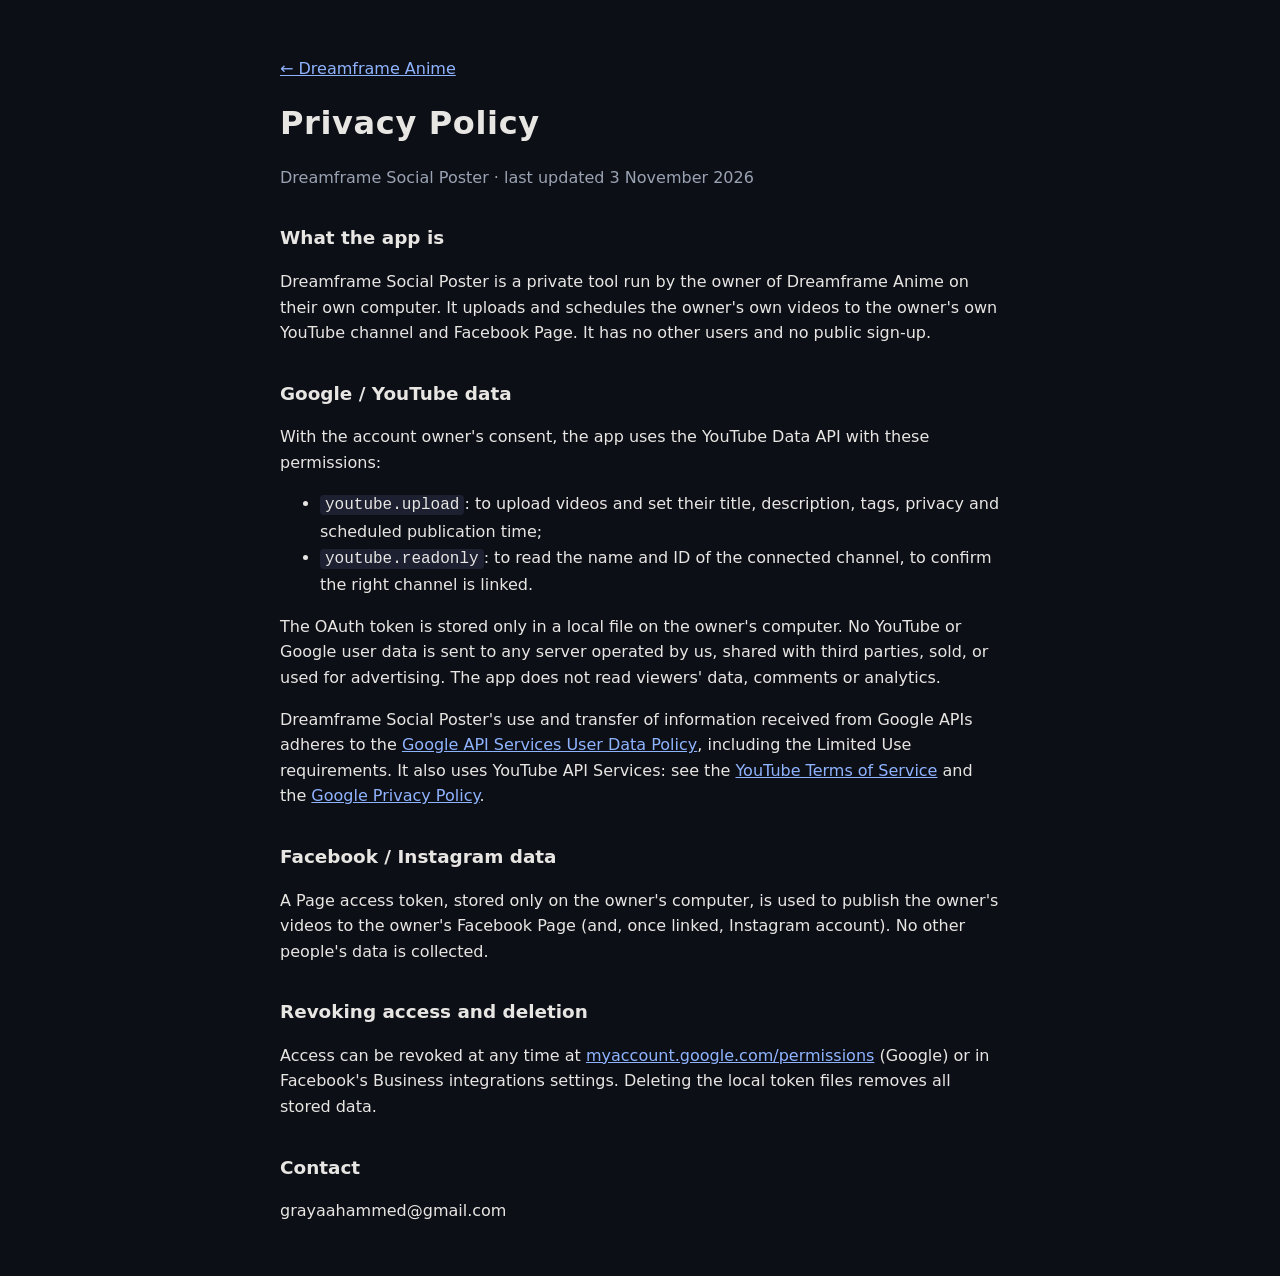
==== privacy.html @ 027f79b8 "Dreamframe Anime site: home, privacy policy, terms of service Co-Authored-By: Claude Opus 5.5 <norep" ====
<!doctype html>
<html lang="en">
<head>
<meta charset="utf-8">
<meta name="viewport" content="width=device-width, initial-scale=1">
<title>Privacy Policy – Dreamframe Social Poster</title>
<link rel="stylesheet" href="style.css">
</head>
<body>
<main>
  <p><a href="index.html">← Dreamframe Anime</a></p>
  <h1>Privacy Policy</h1>
  <p class="tag">Dreamframe Social Poster · last updated 3 November 2026</p>

  <h2>What the app is</h2>
  <p>Dreamframe Social Poster is a private tool run by the owner of Dreamframe Anime on their own computer. It uploads
     and schedules the owner's own videos to the owner's own YouTube channel and Facebook Page. It has no other users
     and no public sign-up.</p>

  <h2>Google / YouTube data</h2>
  <p>With the account owner's consent, the app uses the YouTube Data API with these permissions:</p>
  <ul>
    <li><code>youtube.upload</code>: to upload videos and set their title, description, tags, privacy and scheduled
        publication time;</li>
    <li><code>youtube.readonly</code>: to read the name and ID of the connected channel, to confirm the right channel
        is linked.</li>
  </ul>
  <p>The OAuth token is stored only in a local file on the owner's computer. No YouTube or Google user data is sent to
     any server operated by us, shared with third parties, sold, or used for advertising. The app does not read
     viewers' data, comments or analytics.</p>
  <p>Dreamframe Social Poster's use and transfer of information received from Google APIs adheres to the
     <a href="https://developers.google.com/terms/api-services-user-data-policy">Google API Services User Data
     Policy</a>, including the Limited Use requirements. It also uses YouTube API Services: see the
     <a href="https://www.youtube.com/t/terms">YouTube Terms of Service</a> and the
     <a href="https://policies.google.com/privacy">Google Privacy Policy</a>.</p>

  <h2>Facebook / Instagram data</h2>
  <p>A Page access token, stored only on the owner's computer, is used to publish the owner's videos to the owner's
     Facebook Page (and, once linked, Instagram account). No other people's data is collected.</p>

  <h2>Revoking access and deletion</h2>
  <p>Access can be revoked at any time at <a href="https://myaccount.google.com/permissions">myaccount.google.com/permissions</a>
     (Google) or in Facebook's Business integrations settings. Deleting the local token files removes all stored
     data.</p>

  <h2>Contact</h2>
  <p>grayaahammed@gmail.com</p>
</main>
</body>
</html>
---- style.css ----
:root { color-scheme: dark; --bg: #0d0f17; --fg: #e8e6e3; --muted: #9aa3b2; --accent: #d33a3a; }
body { margin: 0; background: var(--bg); color: var(--fg); font: 16px/1.6 system-ui, sans-serif; }
main { max-width: 720px; margin: 0 auto; padding: 40px 16px; }
h1 { margin: .2em 0; letter-spacing: .02em; }
h2 { margin-top: 1.8em; font-size: 1.15em; }
.tag { color: var(--muted); }
.logo { border-radius: 50%; display: block; }
a { color: #8fb4ff; }
code { background: #1c2030; padding: 1px 5px; border-radius: 4px; }
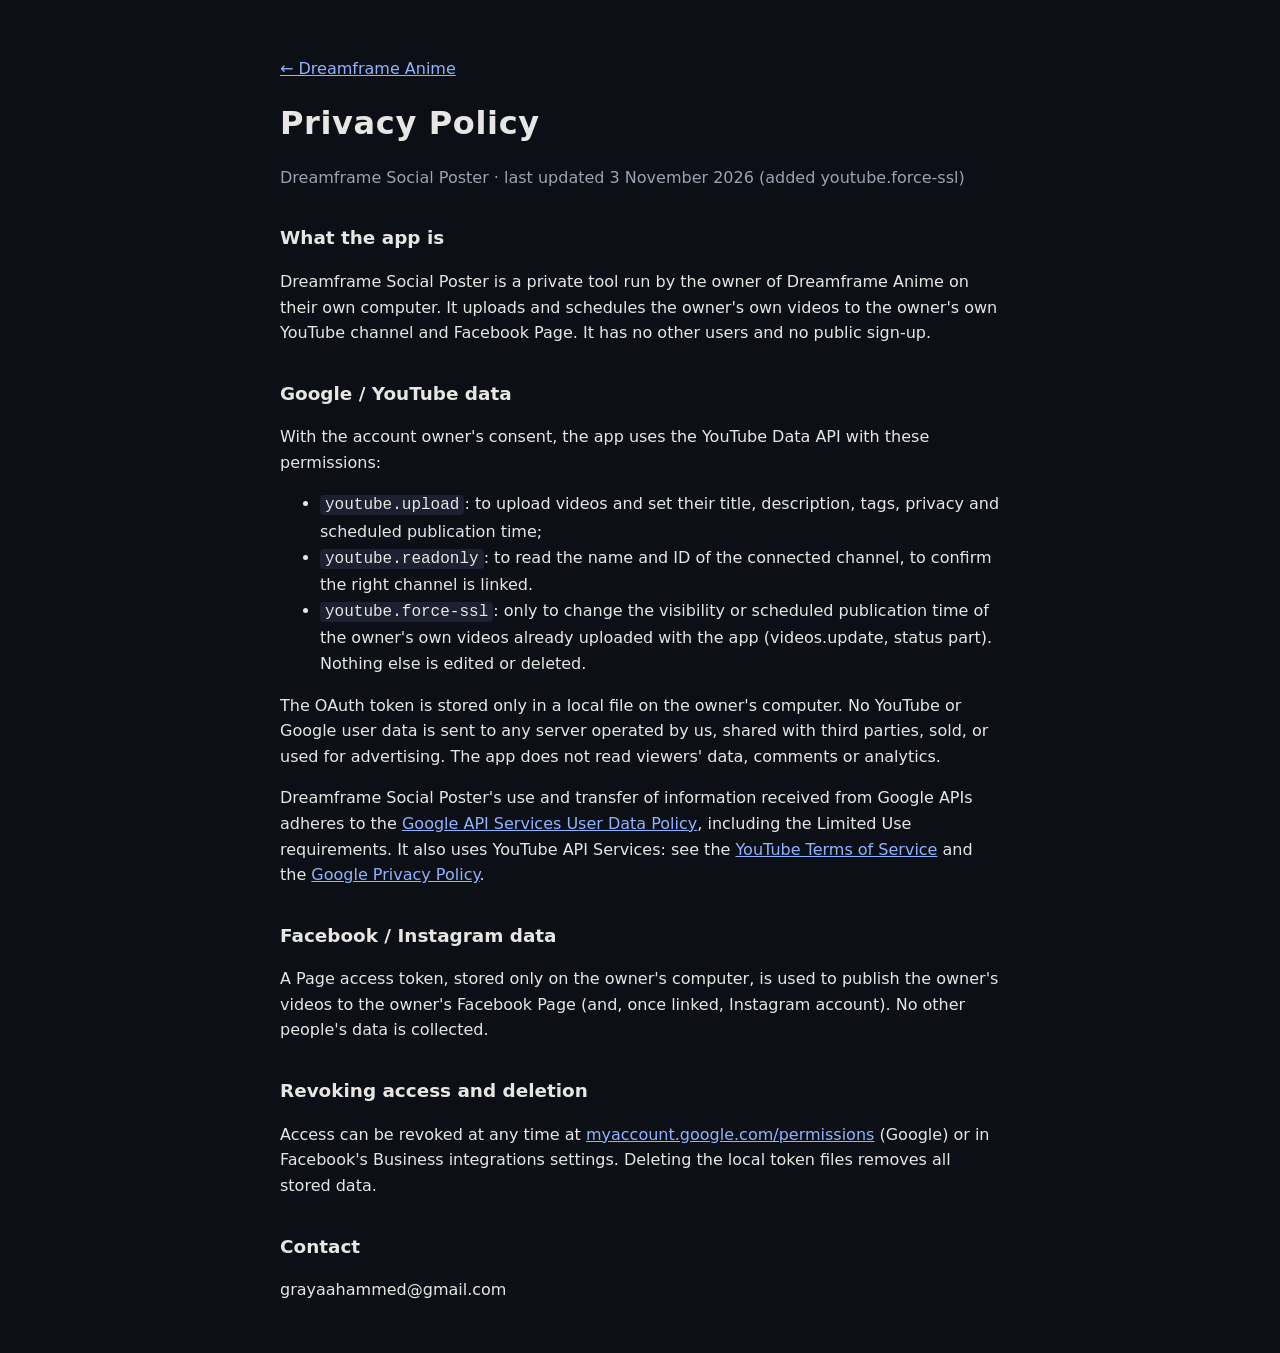
==== commit 9e69fdd3: "Privacy policy: youtube.force-ssl (change visibility / schedule of the owner's own uploads) Co-Autho" ====
--- a/privacy.html
+++ b/privacy.html
@@ -10,7 +10,7 @@
 <main>
   <p><a href="index.html">← Dreamframe Anime</a></p>
   <h1>Privacy Policy</h1>
-  <p class="tag">Dreamframe Social Poster · last updated 3 November 2026</p>
+  <p class="tag">Dreamframe Social Poster · last updated 3 November 2026 (added youtube.force-ssl)</p>
 
   <h2>What the app is</h2>
   <p>Dreamframe Social Poster is a private tool run by the owner of Dreamframe Anime on their own computer. It uploads
@@ -24,6 +24,8 @@
         publication time;</li>
     <li><code>youtube.readonly</code>: to read the name and ID of the connected channel, to confirm the right channel
         is linked.</li>
+    <li><code>youtube.force-ssl</code>: only to change the visibility or scheduled publication time of the owner's own
+        videos already uploaded with the app (videos.update, status part). Nothing else is edited or deleted.</li>
   </ul>
   <p>The OAuth token is stored only in a local file on the owner's computer. No YouTube or Google user data is sent to
      any server operated by us, shared with third parties, sold, or used for advertising. The app does not read
